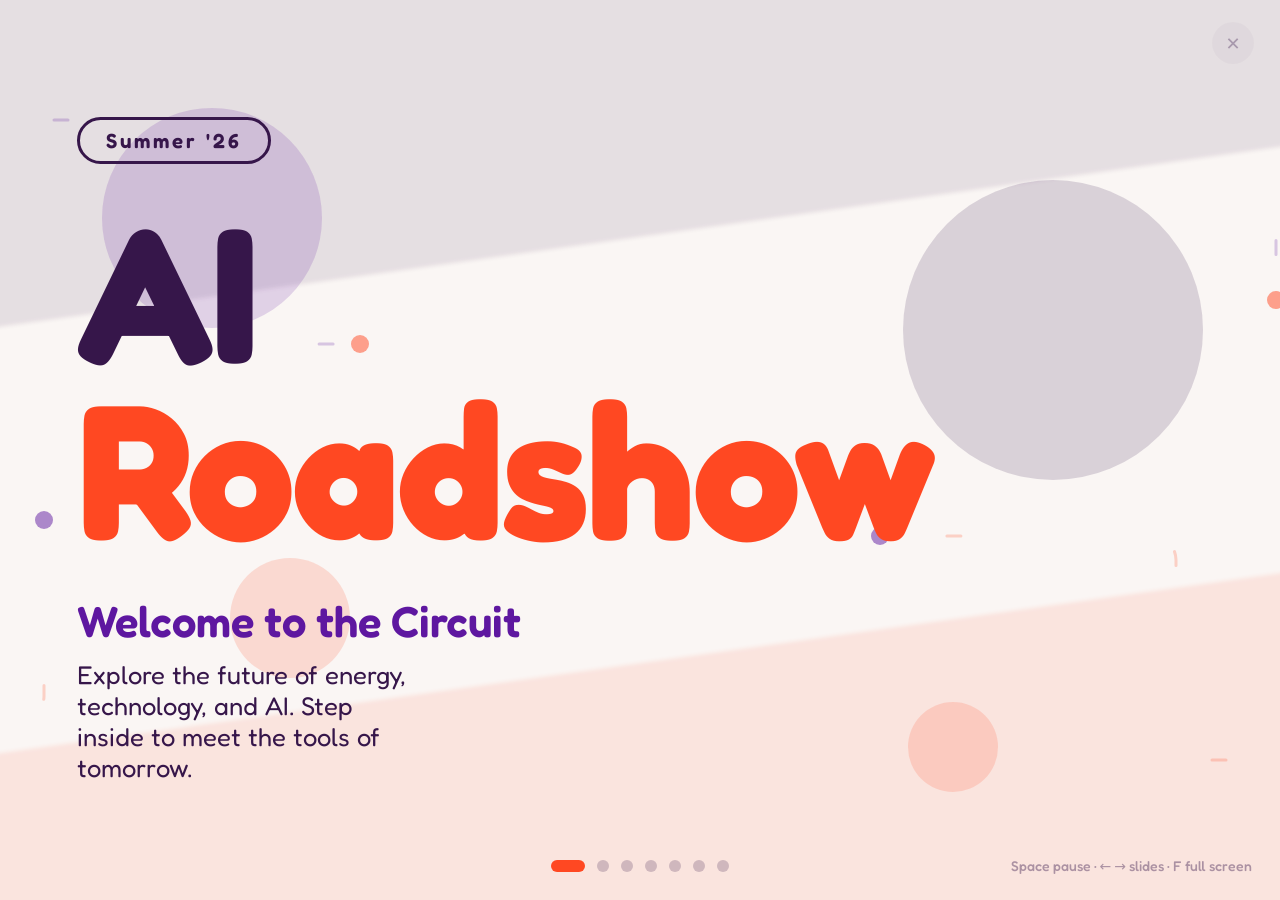
==== presentation.html @ 496710ec "Add stall names, voice/warning cues, and presentation mode - Stall codes now render as friendly name" ====
<!DOCTYPE html>
<html lang="en">
<head>
    <meta charset="UTF-8">
    <meta name="viewport" content="width=device-width, initial-scale=1.0">
    <title>E.ON Next AI Roadshow — Presentation</title>
    <link rel="preconnect" href="https://fonts.googleapis.com">
    <link rel="preconnect" href="https://fonts.gstatic.com" crossorigin>
    <link href="https://fonts.googleapis.com/css2?family=Fredoka:wght@400;500;600;700&display=swap" rel="stylesheet">
    <link rel="stylesheet" href="presentation.css">
</head>
<body>
    <!-- Ambient animated background: colour bands, circuit traces, floating shapes -->
    <div class="bg">
        <div class="band band-purple"></div>
        <div class="band band-orange"></div>
        <span class="orb orb1"></span>
        <span class="orb orb2"></span>
        <span class="orb orb3"></span>
        <span class="orb orb4"></span>
        <svg class="circuit" viewBox="0 0 1600 900" preserveAspectRatio="xMidYMid slice" aria-hidden="true">
            <path class="trace" d="M-20,120 H240 a24,24 0 0 1 24,24 V320 a24,24 0 0 0 24,24 H520" />
            <path class="trace" d="M1620,760 H1360 a24,24 0 0 1 -24,-24 V560 a24,24 0 0 0 -24,-24 H1040" />
            <path class="trace" d="M1620,180 H1460 a24,24 0 0 0 -24,24 V300" />
            <path class="trace" d="M-20,720 H180 a24,24 0 0 0 24,-24 V520" />
            <circle class="node" cx="520" cy="344" r="9" />
            <circle class="node" cx="1040" cy="536" r="9" />
            <circle class="node" cx="1436" cy="300" r="9" />
            <circle class="node" cx="204" cy="520" r="9" />
        </svg>
    </div>

    <main id="deck"></main>

    <div class="progress" id="progress"></div>
    <div class="pres-hint">Space&nbsp;pause · ← →&nbsp;slides · F&nbsp;full screen</div>
    <a href="index.html" class="pres-exit" title="Exit presentation">✕</a>

    <script src="schedule.js"></script>
    <script src="presentation.js"></script>
</body>
</html>
---- presentation.css ----
/* ============================================================
   E.ON Next AI Roadshow — Presentation / between-sessions loop
   Palette: Purple #36164a · Vivid #5e17a0 · Orange #ff4822 · Cream #faf6f4
   ============================================================ */

* { box-sizing: border-box; margin: 0; padding: 0; }

:root {
    --purple: #36164a;
    --vivid: #5e17a0;
    --orange: #ff4822;
    --cream: #faf6f4;
}

html, body {
    height: 100%;
    overflow: hidden;
    background: var(--cream);
    color: var(--purple);
    font-family: "Fredoka", "Baloo 2", system-ui, "Helvetica Neue", Arial, sans-serif;
}

/* ---------- Ambient background ---------- */
.bg { position: fixed; inset: 0; overflow: hidden; z-index: 0; }

.band {
    position: absolute;
    width: 160%;
    height: 60%;
    left: -30%;
    transform: rotate(-8deg);
    opacity: 0.10;
    filter: blur(2px);
}
.band-purple { top: -34%; background: var(--purple); }
.band-orange { bottom: -34%; background: var(--orange); }

.orb {
    position: absolute;
    border-radius: 50%;
    opacity: 0.16;
    animation: drift 22s ease-in-out infinite;
}
.orb1 { width: 220px; height: 220px; background: var(--vivid); top: 12%; left: 8%; animation-delay: -2s; }
.orb2 { width: 120px; height: 120px; background: var(--orange); top: 62%; left: 18%; animation-delay: -8s; }
.orb3 { width: 300px; height: 300px; background: var(--purple); top: 20%; right: 6%; animation-delay: -5s; }
.orb4 { width: 90px;  height: 90px;  background: var(--orange); bottom: 12%; right: 22%; animation-delay: -12s; }
@keyframes drift {
    0%, 100% { transform: translate(0, 0) scale(1); }
    33%      { transform: translate(30px, -24px) scale(1.08); }
    66%      { transform: translate(-20px, 18px) scale(0.96); }
}

.circuit { position: absolute; inset: 0; width: 100%; height: 100%; }
.circuit .trace {
    fill: none;
    stroke: var(--vivid);
    stroke-width: 3;
    stroke-linecap: round;
    opacity: 0.22;
    stroke-dasharray: 14 220;
    animation: flow 6s linear infinite;
}
.circuit .trace:nth-child(2) { stroke: var(--orange); animation-duration: 7.5s; }
.circuit .trace:nth-child(4) { stroke: var(--orange); animation-duration: 8.5s; }
@keyframes flow { to { stroke-dashoffset: -234; } }
.circuit .node { fill: var(--orange); opacity: 0.5; animation: pulse 3s ease-in-out infinite; }
.circuit .node:nth-child(even) { fill: var(--vivid); }
@keyframes pulse { 0%,100% { r: 7; opacity: 0.35; } 50% { r: 12; opacity: 0.7; } }

/* ---------- Slide deck ---------- */
#deck { position: fixed; inset: 0; z-index: 1; }
.slide {
    position: absolute;
    inset: 0;
    display: flex;
    flex-direction: column;
    justify-content: center;
    padding: clamp(40px, 6vw, 110px);
    opacity: 0;
    transform: scale(1.04);
    transition: opacity 0.8s ease, transform 0.8s ease;
    pointer-events: none;
}
.slide.active { opacity: 1; transform: scale(1); pointer-events: auto; }

/* Shared bits */
.kicker {
    font-weight: 600;
    letter-spacing: 4px;
    text-transform: uppercase;
    color: var(--orange);
    font-size: clamp(14px, 1.8vw, 22px);
    margin-bottom: 10px;
}
.pill {
    display: inline-flex;
    align-items: center;
    gap: 10px;
    border: 3px solid var(--vivid);
    border-radius: 100px;
    padding: 10px 22px;
    font-weight: 600;
    font-size: clamp(16px, 1.9vw, 26px);
    background: rgba(255,255,255,0.6);
}
.pill .dot { width: 12px; height: 12px; border-radius: 50%; background: var(--orange); }
/* Entrance flourish — content defaults visible; the hidden state lives in the
   keyframe so a mis-fired animation can never leave a slide blank. */
.slide.active .reveal-up { animation: up 0.7s cubic-bezier(.2,.8,.2,1) both; }
@keyframes up { from { opacity: 0; transform: translateY(26px); } to { opacity: 1; transform: none; } }

/* ---------- Hero ---------- */
.hero .summer {
    align-self: flex-start;
    border: 3px solid var(--purple);
    color: var(--purple);
    border-radius: 100px;
    padding: 8px 26px;
    font-weight: 600;
    letter-spacing: 3px;
    font-size: clamp(14px, 1.6vw, 22px);
    margin-bottom: clamp(20px, 3vw, 40px);
}
.hero h1 {
    font-weight: 700;
    line-height: 0.92;
    letter-spacing: -2px;
    font-size: clamp(72px, 15vw, 260px);
    color: var(--purple);
}
.hero h1 .orange { color: var(--orange); }
.hero .lead {
    margin-top: clamp(20px, 3vw, 44px);
    font-weight: 600;
    font-size: clamp(24px, 3.4vw, 54px);
    color: var(--vivid);
}
.hero .sub {
    margin-top: 12px;
    font-weight: 400;
    font-size: clamp(16px, 2vw, 30px);
    color: var(--purple);
    opacity: 0.8;
    max-width: 22ch;
}

/* ---------- Circuit overview ---------- */
.overview h2, .champion h2, .stall .stall-body-title {
    font-weight: 700;
    letter-spacing: -1px;
    font-size: clamp(40px, 6vw, 96px);
    color: var(--purple);
    margin-bottom: clamp(24px, 3vw, 48px);
}
.stall-list { display: flex; flex-direction: column; gap: clamp(12px, 1.6vw, 22px); }
.stall-row {
    display: flex;
    align-items: center;
    gap: 22px;
    background: #fff;
    border: 3px solid var(--vivid);
    border-radius: 100px;
    padding: clamp(10px, 1.4vw, 18px) clamp(20px, 2.4vw, 34px);
    font-weight: 600;
    font-size: clamp(22px, 3vw, 44px);
    max-width: 900px;
}
.stall-row .num {
    flex: 0 0 auto;
    width: clamp(40px, 3.4vw, 64px);
    height: clamp(40px, 3.4vw, 64px);
    border-radius: 50%;
    display: flex; align-items: center; justify-content: center;
    color: #fff; font-weight: 700;
    font-size: clamp(20px, 2.4vw, 34px);
}
.stall-row.orange .num { background: var(--orange); }
.stall-row.purple .num { background: var(--vivid); }

/* ---------- Stall slide ---------- */
.stall { padding: 0; justify-content: flex-start; }
.stall .band-head {
    position: relative;
    padding: clamp(30px, 4vw, 60px) clamp(40px, 6vw, 110px) clamp(46px, 5vw, 80px);
    color: #fff;
    clip-path: polygon(0 0, 100% 0, 100% 82%, 0 100%);
}
.stall.orange .band-head { background: var(--orange); }
.stall.purple .band-head { background: var(--vivid); }
.stall .band-head .kicker { color: rgba(255,255,255,0.85); }
.stall .head-row { display: flex; align-items: center; gap: clamp(16px, 2vw, 30px); }
.stall .head-num {
    width: clamp(56px, 5vw, 96px); height: clamp(56px, 5vw, 96px);
    background: #fff; border-radius: 50%;
    display: flex; align-items: center; justify-content: center;
    font-weight: 700; font-size: clamp(28px, 3vw, 52px);
}
.stall.orange .head-num { color: var(--orange); }
.stall.purple .head-num { color: var(--vivid); }
.stall .head-name {
    font-weight: 700; letter-spacing: -1px;
    font-size: clamp(40px, 6.4vw, 104px);
    line-height: 1;
}
.stall .watermark {
    position: absolute; right: clamp(20px, 3vw, 60px); top: 50%;
    transform: translateY(-58%);
    font-weight: 700; font-size: clamp(120px, 20vw, 340px);
    color: rgba(255,255,255,0.12); line-height: 1; pointer-events: none;
}
.stall .stall-body {
    padding: clamp(20px, 2.6vw, 44px) clamp(40px, 6vw, 110px);
    flex: 1; display: flex; flex-direction: column; gap: clamp(14px, 1.8vw, 26px);
}
.section-label {
    font-weight: 600; letter-spacing: 4px; text-transform: uppercase;
    color: var(--purple); font-size: clamp(14px, 1.6vw, 22px);
    border-bottom: 4px solid var(--orange); padding-bottom: 6px;
    width: fit-content;
}
.topics { display: flex; flex-wrap: wrap; gap: clamp(10px, 1.4vw, 20px); }
.topics .pill { border-color: var(--orange); }
.topics .pill .dot { background: var(--vivid); }
.activities { display: grid; grid-template-columns: 1fr 1fr; gap: clamp(16px, 2vw, 30px); }
.activity {
    background: #fff; border: 3px solid;
    border-radius: 22px; padding: clamp(18px, 2vw, 32px);
    display: flex; align-items: center; gap: clamp(14px, 1.6vw, 26px);
}
.stall.orange .activity { border-color: var(--orange); }
.stall.purple .activity { border-color: var(--vivid); }
.activity .icon {
    flex: 0 0 auto;
    width: clamp(48px, 4vw, 76px); height: clamp(48px, 4vw, 76px);
    border-radius: 50%; display: flex; align-items: center; justify-content: center;
    font-size: clamp(22px, 2.4vw, 38px);
}
.stall.orange .activity:nth-child(1) .icon { background: var(--vivid); }
.stall.orange .activity:nth-child(2) .icon { background: var(--vivid); }
.stall.purple .activity .icon { background: var(--orange); }
.activity .a-title {
    font-weight: 700; font-size: clamp(20px, 2.4vw, 40px);
    line-height: 1.05; margin-bottom: 4px;
}
.stall.orange .activity .a-title { color: var(--orange); }
.stall.purple .activity .a-title { color: var(--vivid); }
.activity .a-desc { font-weight: 400; font-size: clamp(14px, 1.6vw, 24px); color: var(--purple); }

/* ---------- Champion ---------- */
.champion { align-items: flex-start; }
.champion .kicker { color: var(--vivid); }
.champion h2 { max-width: 16ch; }
.champion h2 .orange { color: var(--orange); }
.champion .sub { font-weight: 500; font-size: clamp(20px, 2.6vw, 40px); color: var(--purple); opacity: 0.8; }
.champion .logo { height: clamp(40px, 5vw, 80px); margin-top: clamp(30px, 4vw, 60px); }

/* ---------- Chrome ---------- */
.progress {
    position: fixed; bottom: 28px; left: 50%; transform: translateX(-50%);
    display: flex; gap: 12px; z-index: 2;
}
.progress .dot {
    width: 12px; height: 12px; border-radius: 50%;
    background: rgba(54,22,74,0.22); transition: 300ms; cursor: pointer;
}
.progress .dot.on { background: var(--orange); width: 34px; border-radius: 100px; }

.pres-hint {
    position: fixed; bottom: 26px; right: 28px; z-index: 2;
    font-size: 14px; font-weight: 500; color: var(--purple); opacity: 0.4;
}
.pres-exit {
    position: fixed; top: 22px; right: 26px; z-index: 3;
    width: 42px; height: 42px; border-radius: 50%;
    display: flex; align-items: center; justify-content: center;
    text-decoration: none; color: var(--purple);
    background: rgba(54,22,74,0.08); font-size: 18px; font-weight: 700;
    opacity: 0.35; transition: 150ms;
}
.pres-exit:hover { opacity: 1; background: rgba(54,22,74,0.16); }

.paused-badge {
    position: fixed; top: 22px; left: 50%; transform: translateX(-50%);
    z-index: 3; background: var(--purple); color: #fff;
    padding: 8px 20px; border-radius: 100px; font-weight: 600; font-size: 15px;
    opacity: 0; transition: 200ms; pointer-events: none;
}
.paused-badge.show { opacity: 1; }

@media (max-aspect-ratio: 1/1) {
    .activities { grid-template-columns: 1fr; }
    .hero .sub { max-width: none; }
}
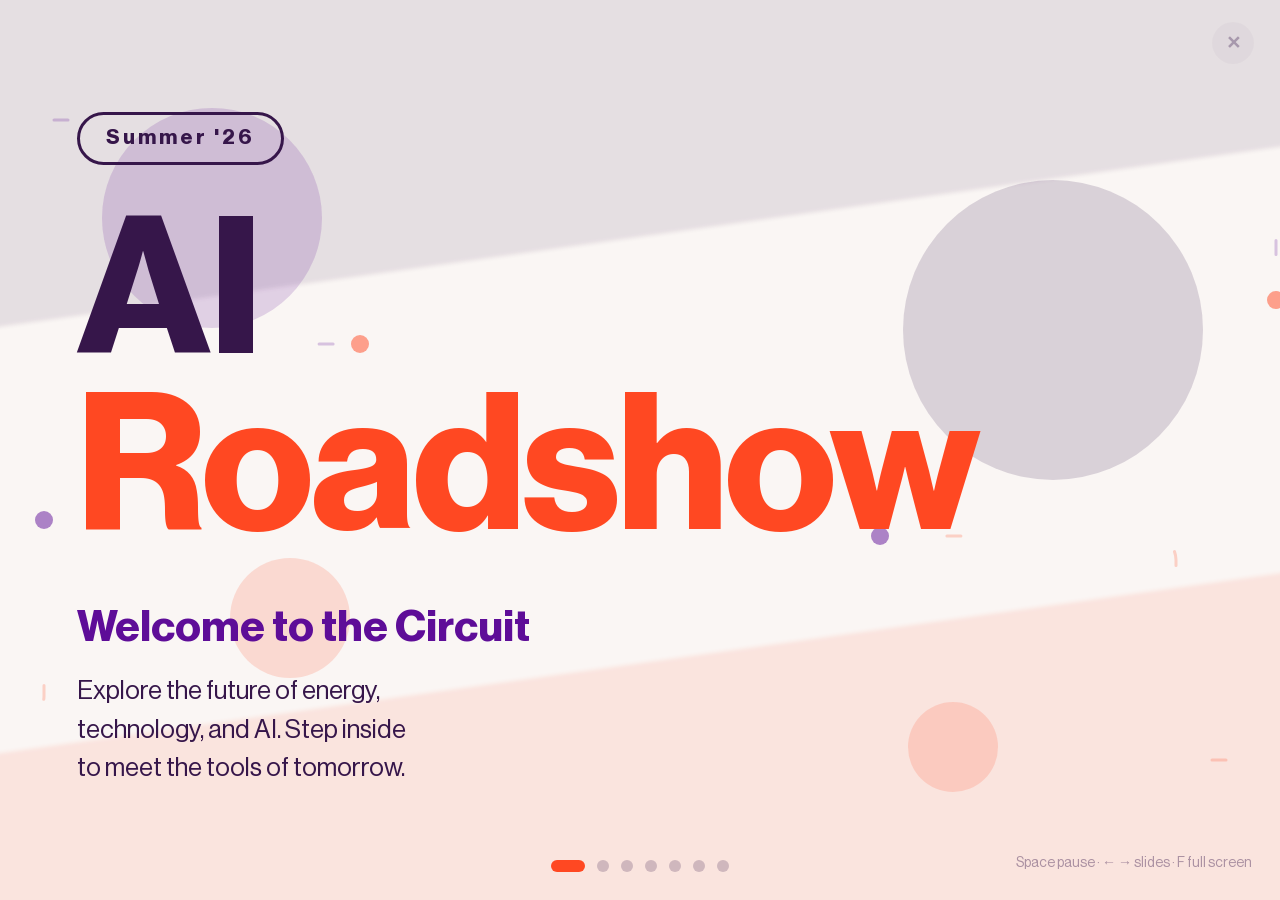
==== commit 89680582: "Align to E.ON Next brand kit: Neue Haas Grotesk + tokens - Add brand.css (single source of truth): @" ====
--- a/presentation.html
+++ b/presentation.html
@@ -4,9 +4,7 @@
     <meta charset="UTF-8">
     <meta name="viewport" content="width=device-width, initial-scale=1.0">
     <title>E.ON Next AI Roadshow — Presentation</title>
-    <link rel="preconnect" href="https://fonts.googleapis.com">
-    <link rel="preconnect" href="https://fonts.gstatic.com" crossorigin>
-    <link href="https://fonts.googleapis.com/css2?family=Fredoka:wght@400;500;600;700&display=swap" rel="stylesheet">
+    <link rel="stylesheet" href="brand.css">
     <link rel="stylesheet" href="presentation.css">
 </head>
 <body>
--- a/brand.css
+++ b/brand.css
@@ -0,0 +1,72 @@
+/* ============================================================
+   E.ON Next — brand foundation (fonts + tokens)
+   Loaded before every page's own stylesheet. Single source of truth,
+   aligned to the E.ON Next Digital Branding sheet.
+   ============================================================ */
+
+/* --- Display / Headings --- */
+@font-face {
+    font-family: 'HaasGrotDisplay';
+    src: url('fonts/HaasGrot-Disp-Regular.woff') format('woff');
+    font-weight: 400; font-style: normal; font-display: swap;
+}
+@font-face {
+    font-family: 'HaasGrotDisplay';
+    src: url('fonts/HaasGrot-Disp-Italic.woff') format('woff');
+    font-weight: 400; font-style: italic; font-display: swap;
+}
+@font-face {
+    font-family: 'HaasGrotDisplay';
+    src: url('fonts/HaasGrot-Disp-Bold.woff') format('woff');
+    font-weight: 700; font-style: normal; font-display: swap;
+}
+@font-face {
+    font-family: 'HaasGrotDisplay';
+    src: url('fonts/HaasGrot-Disp-BoldItalic.woff') format('woff');
+    font-weight: 700; font-style: italic; font-display: swap;
+}
+
+/* --- Body Text --- */
+@font-face {
+    font-family: 'HaasGrotText';
+    src: url('fonts/HaasGrot-Text-Regular.woff') format('woff');
+    font-weight: 400; font-style: normal; font-display: swap;
+}
+@font-face {
+    font-family: 'HaasGrotText';
+    src: url('fonts/HaasGrot-Text-Italic.woff') format('woff');
+    font-weight: 400; font-style: italic; font-display: swap;
+}
+@font-face {
+    font-family: 'HaasGrotText';
+    src: url('fonts/HaasGrot-Text-Bold.woff') format('woff');
+    font-weight: 700; font-style: normal; font-display: swap;
+}
+@font-face {
+    font-family: 'HaasGrotText';
+    src: url('fonts/HaasGrot-Text-BoldItalic.woff') format('woff');
+    font-weight: 700; font-style: italic; font-display: swap;
+}
+
+:root {
+    /* Core palette */
+    --orange:        #ff4822;
+    --orange-hover:  #e6411f;
+    --windsor:       #5e0d98;  /* feature banners, secondary headings */
+    --grape:         #36164a;  /* body text, card headings */
+    --birch:         #faf6f4;  /* global background */
+    --white:         #ffffff;
+    --gray:          #7e6886;  /* paragraph text in cards */
+
+    /* Radii */
+    --radius-md:     1rem;     /* cards, banners */
+    --radius-xl:     2.5rem;   /* pill buttons */
+
+    /* Type */
+    --font-display:  'HaasGrotDisplay', "Helvetica Neue", -apple-system, BlinkMacSystemFont, Arial, sans-serif;
+    --font-text:     'HaasGrotText', "Helvetica Neue", -apple-system, BlinkMacSystemFont, Arial, sans-serif;
+    --line-height:   1.5;
+
+    /* Branded card shadow */
+    --card-shadow:   0 10px 30px rgba(54, 22, 74, 0.05);
+}
--- a/presentation.css
+++ b/presentation.css
@@ -6,10 +6,10 @@
 * { box-sizing: border-box; margin: 0; padding: 0; }
 
 :root {
-    --purple: #36164a;
-    --vivid: #5e17a0;
+    --purple: #36164a;   /* Grape */
+    --vivid: #5e0d98;    /* Windsor */
     --orange: #ff4822;
-    --cream: #faf6f4;
+    --cream: #faf6f4;    /* Birch */
 }
 
 html, body {
@@ -17,7 +17,14 @@
     overflow: hidden;
     background: var(--cream);
     color: var(--purple);
-    font-family: "Fredoka", "Baloo 2", system-ui, "Helvetica Neue", Arial, sans-serif;
+    font-family: var(--font-text);
+    line-height: var(--line-height);
+}
+
+/* Headings use the display cut */
+.summer, .kicker, .hero h1, .hero .lead, .overview h2, .champion h2,
+.stall-body-title, .stall-row, .head-name, .a-title, .section-label {
+    font-family: var(--font-display);
 }
 
 /* ---------- Ambient background ---------- */
